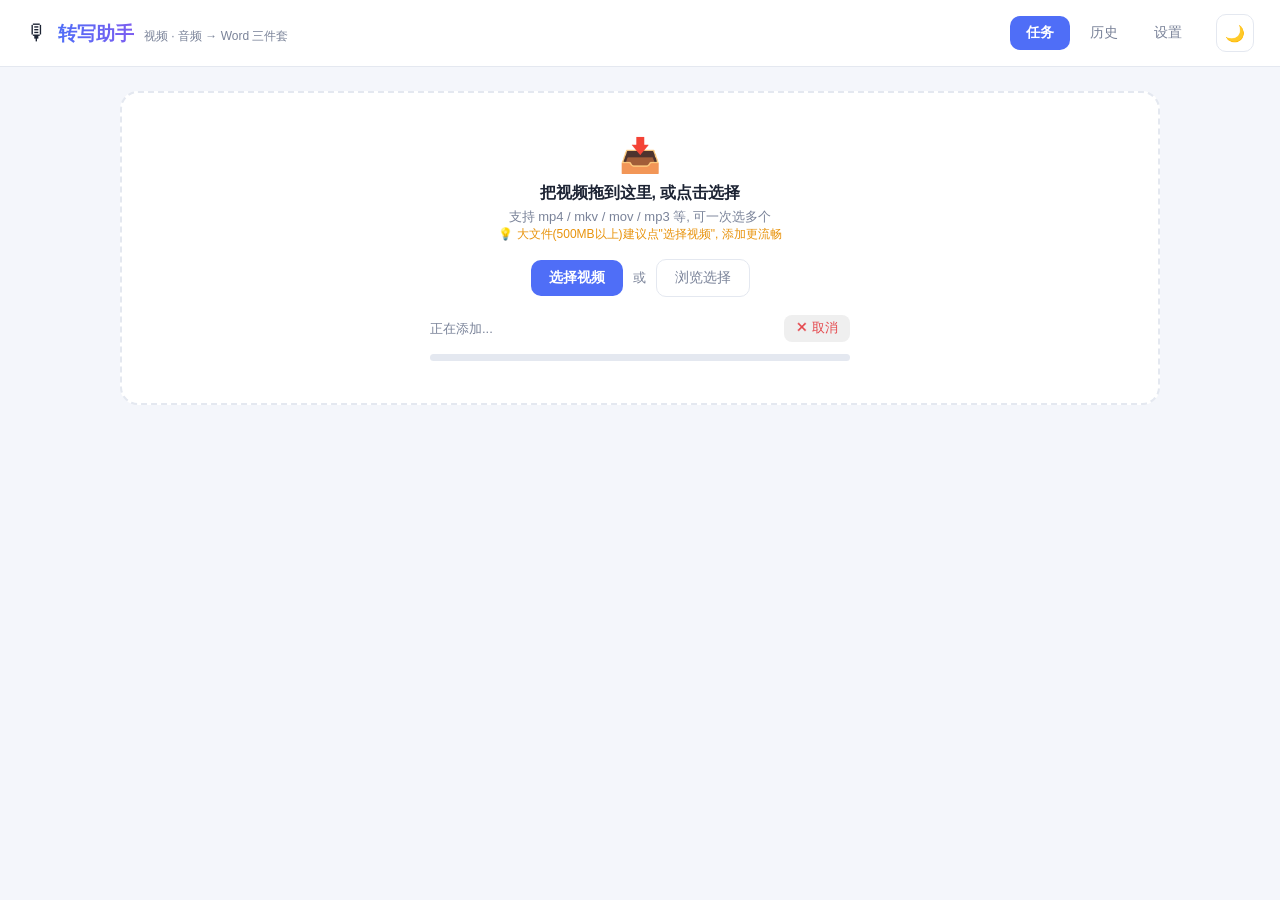
==== frontend/index.html @ ad552d3c "转写助手 v1.3: 视频/音频本地转写系统 - 本地 Whisper large-v3 转写 + 硬件自适应 - AI 分块校对 + 时间戳对齐(一行不丢) - 说话人区分(pyannote) - " ====
<!DOCTYPE html>
<html lang="zh-CN">
<head>
<meta charset="UTF-8">
<meta name="viewport" content="width=device-width, initial-scale=1.0">
<title>转写助手</title>
<link rel="stylesheet" href="style.css">
</head>
<body>
<header class="topbar">
  <div class="brand">
    <span class="logo">🎙</span>
    <span class="brand-name">转写助手</span>
    <span class="brand-sub">视频 · 音频 → Word 三件套</span>
  </div>
  <nav class="tabs">
    <button class="tab active" data-view="tasks">任务</button>
    <button class="tab" data-view="history">历史</button>
    <button class="tab" data-view="settings">设置</button>
  </nav>
  <button class="theme-btn" id="themeBtn" title="切换深浅主题">🌙</button>
</header>

<main>
  <!-- 任务页 -->
  <section id="view-tasks" class="view active">
    <div id="dropZone" class="drop-zone">
      <div class="drop-icon">📥</div>
      <div class="drop-title">把视频拖到这里, 或点击选择</div>
      <div class="drop-hint">支持 mp4 / mkv / mov / mp3 等, 可一次选多个<br>
      <span style="font-size:12px;color:var(--warn)">💡 大文件(500MB以上)建议点"选择视频", 添加更流畅</span></div>
      <div class="drop-actions">
        <button class="btn primary" id="pickBtn">选择视频</button>
        <span class="or">或</span>
        <button class="btn ghost" id="browseBtn">浏览选择</button>
      </div>
      <input type="file" id="fileInput" multiple hidden
             accept=".mp4,.mkv,.mov,.avi,.flv,.webm,.wmv,.m4v,.mp3,.m4a,.aac,.wav,.flac,.ogg">
      <div id="uploadBox" class="upload-box hidden">
        <div class="upload-info"><span id="uploadName">正在添加...</span>
          <button class="btn small danger" id="uploadCancel">✕ 取消</button></div>
        <div class="progress"><div class="progress-bar" id="uploadBar" style="width:0%"></div></div>
      </div>
    </div>
    <div id="taskList" class="task-list"></div>
  </section>

  <!-- 历史页 -->
  <section id="view-history" class="view">
    <div class="section-head">
      <h2>已完成的任务</h2>
      <span class="muted" id="historyCount"></span>
    </div>
    <div id="historyList" class="task-list"></div>
  </section>

  <!-- 设置页 -->
  <section id="view-settings" class="view">
    <div class="settings-card">
      <h2>API 设置 <span class="badge">用于 AI 校对与总结</span></h2>
      <div class="form-row">
        <label>提供商</label>
        <select id="setProvider">
          <option value="deepseek">DeepSeek</option>
          <option value="openai">OpenAI</option>
          <option value="custom">自定义</option>
        </select>
      </div>
      <div class="form-row">
        <label>接口地址</label>
        <input id="setBaseUrl" placeholder="https://api.deepseek.com/v1">
      </div>
      <div class="form-row">
        <label>API Key</label>
        <input id="setApiKey" type="password" placeholder="sk-...">
      </div>
      <div class="form-row">
        <label>模型</label>
        <input id="setModel" placeholder="deepseek-chat">
      </div>

      <h2>转写设置</h2>
      <div class="form-row">
        <label>模型档位</label>
        <select id="setTier">
          <option value="auto">自动推荐(按电脑性能)</option>
          <option value="large-v3">large-v3 · 极致准确</option>
          <option value="distil-large-v3">distil-large-v3 · 快且准</option>
          <option value="medium">medium · 均衡</option>
          <option value="small">small · 快速</option>
        </select>
      </div>
      <div class="form-row">
        <label>语言</label>
        <select id="setLang">
          <option value="zh">中文</option>
          <option value="auto">自动检测</option>
        </select>
      </div>
      <div class="form-row">
        <label>热词表(人名/术语, 每行一个)</label>
        <textarea id="setHotwords" rows="3"
          placeholder="例:&#10;李华&#10;Transformer"></textarea>
      </div>

      <h2>说话人区分 <span class="badge">需 HuggingFace Token</span></h2>
      <div class="form-row">
        <label><input type="checkbox" id="setDiarize"> 启用说话人区分 (标出 [A] [B])</label>
      </div>
      <div class="form-row">
        <label>HuggingFace Token</label>
        <input id="setHfToken" type="password" placeholder="hf_...">
      </div>
      <div class="form-row">
        <button class="btn primary" id="saveSettings">保存设置</button>
        <span class="muted" id="settingsHint"></span>
      </div>
      <div class="hw-box" id="hwBox"></div>
    </div>
  </section>
</main>

<div id="toast" class="toast"></div>

<!-- 试听弹窗 -->
<div id="playerModal" class="modal hidden">
  <div class="modal-box">
    <div class="modal-head">
      <span>存疑片段试听</span>
      <button class="modal-close" id="playerClose">✕</button>
    </div>
    <div class="doubt-desc" id="doubtDesc"></div>
    <audio id="player" controls></audio>
  </div>
</div>

<script src="app.js"></script>
</body>
</html>
---- frontend/style.css ----
/* 转写助手 UI */
:root {
  --bg: #f4f6fb;
  --card: #ffffff;
  --text: #1c2333;
  --muted: #7a8399;
  --line: #e4e8f0;
  --accent: #4f6ef7;
  --accent2: #7c5cf0;
  --ok: #22a06b;
  --err: #e5484d;
  --warn: #e8930c;
  --run: #4f6ef7;
  --shadow: 0 6px 24px rgba(28, 35, 51, .08);
}
html.dark {
  --bg: #141821;
  --card: #1d2431;
  --text: #e7ebf4;
  --muted: #8b94a8;
  --line: #2c3547;
  --shadow: 0 6px 24px rgba(0, 0, 0, .35);
}
* { box-sizing: border-box; margin: 0; padding: 0; }
body {
  font-family: "Segoe UI", "Microsoft YaHei", "PingFang SC", sans-serif;
  background: var(--bg); color: var(--text);
  transition: background .25s, color .25s;
}
.topbar {
  display: flex; align-items: center; gap: 18px;
  padding: 14px 26px;
  background: var(--card);
  border-bottom: 1px solid var(--line);
  position: sticky; top: 0; z-index: 10;
}
.brand { display: flex; align-items: baseline; gap: 10px; }
.logo { font-size: 22px; }
.brand-name { font-size: 19px; font-weight: 700;
  background: linear-gradient(90deg, var(--accent), var(--accent2));
  -webkit-background-clip: text; background-clip: text; color: transparent; }
.brand-sub { font-size: 12px; color: var(--muted); }
.tabs { display: flex; gap: 4px; margin-left: auto; }
.tab {
  border: none; background: transparent; color: var(--muted);
  font-size: 14px; padding: 8px 16px; border-radius: 10px; cursor: pointer;
}
.tab.active { background: var(--accent); color: #fff; font-weight: 600; }
.theme-btn {
  border: 1px solid var(--line); background: var(--card); color: var(--text);
  width: 38px; height: 38px; border-radius: 10px; cursor: pointer; font-size: 16px;
}
main { max-width: 1080px; margin: 0 auto; padding: 24px 20px 60px; }
.view { display: none; }
.view.active { display: block; }

/* 拖拽区 */
.drop-zone {
  border: 2px dashed var(--line); border-radius: 18px;
  padding: 42px 20px; text-align: center; cursor: pointer;
  background: var(--card); transition: border-color .2s, transform .15s;
}
.drop-zone:hover, .drop-zone.dragover { border-color: var(--accent); transform: scale(1.005); }
.drop-zone.busy { pointer-events: none; opacity: .75; cursor: wait; }
.drop-zone.busy .upload-box { pointer-events: auto; }
.upload-box { margin-top: 18px; max-width: 420px; margin-left: auto; margin-right: auto; }
.upload-info { display: flex; justify-content: space-between; align-items: center;
  font-size: 13px; color: var(--muted); margin-bottom: 8px; gap: 10px; }
.upload-info #uploadName { overflow: hidden; text-overflow: ellipsis; white-space: nowrap; }
.drop-icon { font-size: 34px; }
.drop-title { font-size: 16px; font-weight: 600; margin-top: 8px; }
.drop-hint { font-size: 13px; color: var(--muted); margin-top: 4px; }
.drop-actions { margin-top: 16px; display: flex; align-items: center; justify-content: center; gap: 10px; }
.or { color: var(--muted); font-size: 13px; }

/* 按钮 */
.btn {
  border: none; border-radius: 10px; padding: 9px 18px;
  font-size: 14px; cursor: pointer; font-family: inherit;
}
.btn.primary { background: var(--accent); color: #fff; font-weight: 600; }
.btn.primary:hover { filter: brightness(1.08); }
.btn.ghost { background: transparent; color: var(--muted); border: 1px solid var(--line); }
.btn.small { padding: 5px 12px; font-size: 12.5px; border-radius: 8px; }
.btn.danger { color: var(--err); }
.btn:disabled { opacity: .5; cursor: not-allowed; }

/* 任务卡片 */
.task-list { margin-top: 22px; display: flex; flex-direction: column; gap: 14px; }
.task-card {
  background: var(--card); border: 1px solid var(--line); border-radius: 16px;
  padding: 16px 20px; box-shadow: var(--shadow);
}
.task-head { display: flex; align-items: center; gap: 12px; }
.task-video { font-size: 15px; font-weight: 600; overflow: hidden;
  text-overflow: ellipsis; white-space: nowrap; }
.task-video .stem { color: var(--muted); font-weight: 400; font-size: 13px; margin-left: 8px; }
.badge {
  font-size: 12px; padding: 3px 10px; border-radius: 999px; font-weight: 600;
  background: #eef1f8; color: var(--muted); white-space: nowrap;
}
.badge.queued { background: #eef1f8; color: var(--muted); }
.badge.running { background: #e8efff; color: var(--run); }
.badge.done { background: #e5f6ee; color: var(--ok); }
.badge.failed { background: #fdebec; color: var(--err); }
.badge.interrupted { background: #fdf3e2; color: var(--warn); }
.badge.canceled { background: #eef1f8; color: var(--muted); }
.task-meta { font-size: 12.5px; color: var(--muted); margin-top: 4px; }
.progress { height: 7px; background: var(--line); border-radius: 99px;
  margin-top: 12px; overflow: hidden; }
.progress-bar { height: 100%; border-radius: 99px;
  background: linear-gradient(90deg, var(--accent), var(--accent2));
  transition: width .4s; }
.progress-bar.done { background: var(--ok); }
.progress-bar.failed { background: var(--err); }
.task-actions { margin-top: 12px; display: flex; gap: 8px; flex-wrap: wrap; align-items: center; }
.error-text { font-size: 12.5px; color: var(--err); margin-top: 8px; }

/* 存疑标签 */
.doubts { margin-top: 12px; display: flex; flex-wrap: wrap; gap: 8px; }
.doubt-chip {
  font-size: 12px; background: #fdf3e2; color: #9a6100;
  border: none; border-radius: 8px; padding: 4px 10px; cursor: pointer;
  max-width: 320px; overflow: hidden; text-overflow: ellipsis; white-space: nowrap;
}
html.dark .doubt-chip { background: #3a2f14; color: #e8b45a; }
.doubt-chip:hover { filter: brightness(.96); }
.doubt-chip .t { font-weight: 700; margin-right: 6px; }

/* 设置 */
.settings-card { background: var(--card); border: 1px solid var(--line);
  border-radius: 18px; padding: 26px 30px; box-shadow: var(--shadow); max-width: 720px; }
.settings-card h2 { font-size: 16px; margin: 22px 0 12px; display: flex;
  align-items: center; gap: 10px; }
.settings-card h2:first-child { margin-top: 0; }
.form-row { display: flex; align-items: flex-start; gap: 14px; margin-bottom: 14px; }
.form-row label { width: 170px; font-size: 13.5px; color: var(--muted);
  padding-top: 8px; flex-shrink: 0; }
.form-row input[type="text"], .form-row input[type="password"],
.form-row select, .form-row textarea {
  flex: 1; background: var(--bg); border: 1px solid var(--line);
  color: var(--text); border-radius: 10px; padding: 8px 12px;
  font-size: 13.5px; font-family: inherit; outline: none;
}
.form-row input:focus, .form-row select:focus, .form-row textarea:focus {
  border-color: var(--accent); }
.form-row input[type="checkbox"] { margin-top: 9px; accent-color: var(--accent); }
.hw-box { margin-top: 18px; font-size: 12.5px; color: var(--muted);
  background: var(--bg); border-radius: 12px; padding: 12px 16px; line-height: 1.7; }

/* 历史 */
.section-head { display: flex; align-items: baseline; gap: 12px; margin-bottom: 6px; }
.section-head h2 { font-size: 17px; }
.muted { color: var(--muted); font-size: 12.5px; }

/* 弹窗 */
.modal { position: fixed; inset: 0; background: rgba(0,0,0,.45);
  display: flex; align-items: center; justify-content: center; z-index: 100; }
.modal.hidden { display: none; }
.modal-box { background: var(--card); border-radius: 16px; padding: 22px;
  width: min(560px, 92vw); box-shadow: var(--shadow); }
.modal-head { display: flex; justify-content: space-between; align-items: center;
  font-weight: 600; margin-bottom: 14px; }
.modal-close { border: none; background: none; color: var(--muted);
  font-size: 16px; cursor: pointer; }
.doubt-desc { font-size: 13px; color: var(--muted); margin-bottom: 12px; }
#player { width: 100%; }

/* 提示 */
.toast {
  position: fixed; bottom: 26px; left: 50%; transform: translateX(-50%) translateY(80px);
  background: var(--text); color: var(--bg); padding: 10px 22px; border-radius: 12px;
  font-size: 13.5px; opacity: 0; transition: all .3s; z-index: 200; pointer-events: none;
}
.toast.show { opacity: 1; transform: translateX(-50%) translateY(0); }

.empty { text-align: center; color: var(--muted); font-size: 13.5px; padding: 40px 0; }
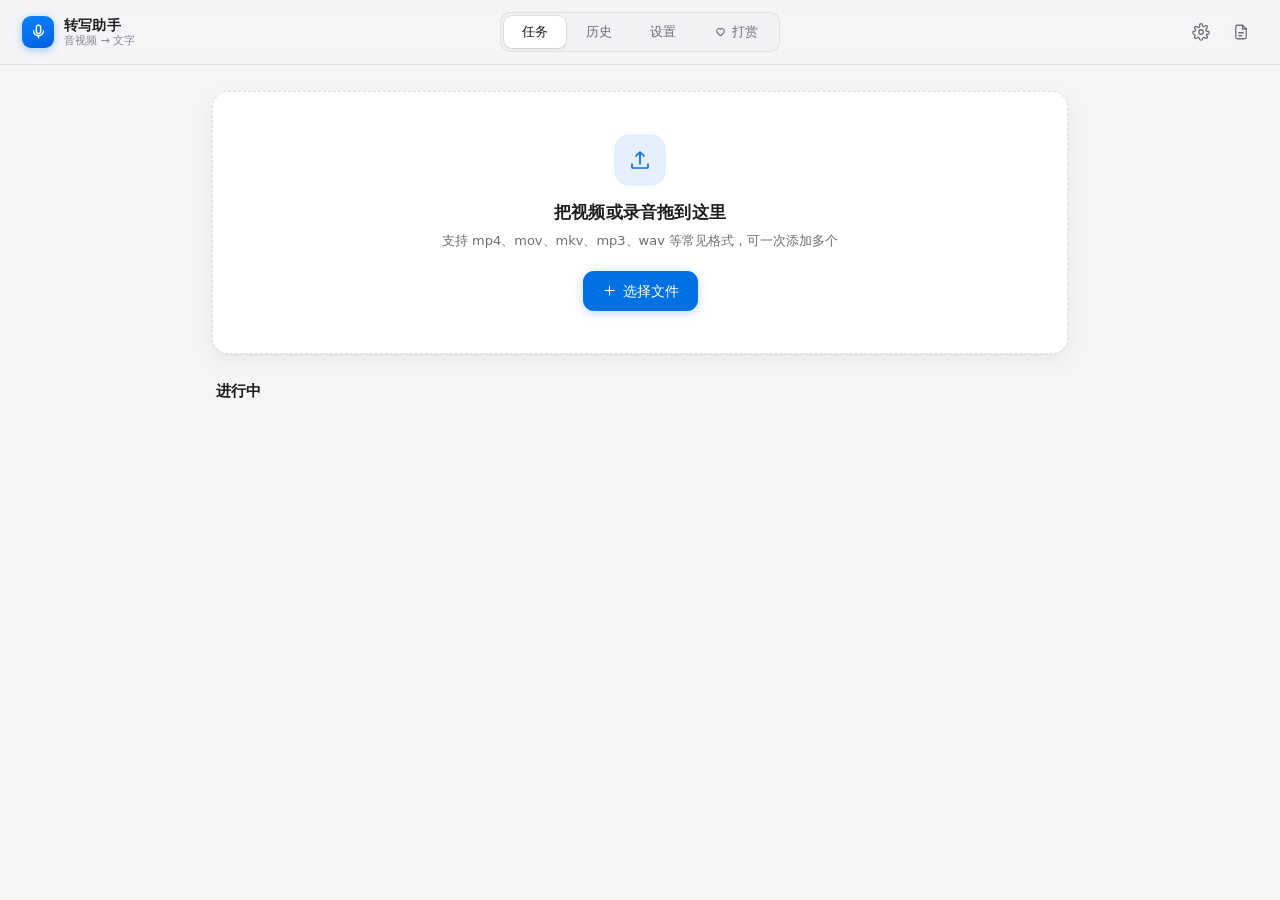
==== commit 6f711b0a: "feat: v2.0 — 界面重做、安装包、手机端 PWA 架构 - 程序目录与数据目录分离，打包版数据写入 %LOCALAPPDATA% - API Key 用 Windows DPAPI 加密落盘" ====
--- a/frontend/index.html
+++ b/frontend/index.html
@@ -1,133 +1,256 @@
 <!DOCTYPE html>
-<html lang="zh-CN">
+<html lang="zh-CN" data-theme="system">
 <head>
 <meta charset="UTF-8">
-<meta name="viewport" content="width=device-width, initial-scale=1.0">
+<meta name="viewport" content="width=device-width, initial-scale=1.0, viewport-fit=cover">
 <title>转写助手</title>
 <link rel="stylesheet" href="style.css">
 </head>
 <body>
+
+<!-- 图标库 -->
+<svg class="sprite" aria-hidden="true">
+  <symbol id="i-mic" viewBox="0 0 24 24"><path d="M12 3a3 3 0 0 1 3 3v6a3 3 0 0 1-6 0V6a3 3 0 0 1 3-3Z"/><path d="M5 11a7 7 0 0 0 14 0M12 18v3"/></symbol>
+  <symbol id="i-folder" viewBox="0 0 24 24"><path d="M3 7a2 2 0 0 1 2-2h4l2 2h8a2 2 0 0 1 2 2v9a2 2 0 0 1-2 2H5a2 2 0 0 1-2-2Z"/></symbol>
+  <symbol id="i-file" viewBox="0 0 24 24"><path d="M14 3H7a2 2 0 0 0-2 2v14a2 2 0 0 0 2 2h10a2 2 0 0 0 2-2V8Z"/><path d="M14 3v5h5M9 13h6M9 17h4"/></symbol>
+  <symbol id="i-play" viewBox="0 0 24 24"><path d="M8 5.5v13l11-6.5Z"/></symbol>
+  <symbol id="i-refresh" viewBox="0 0 24 24"><path d="M21 12a9 9 0 1 1-3-6.7M21 4v5h-5"/></symbol>
+  <symbol id="i-x" viewBox="0 0 24 24"><path d="M6 6l12 12M18 6 6 18"/></symbol>
+  <symbol id="i-trash" viewBox="0 0 24 24"><path d="M4 7h16M10 4h4M6 7l1 13h10l1-13M10 11v6M14 11v6"/></symbol>
+  <symbol id="i-sun" viewBox="0 0 24 24"><circle cx="12" cy="12" r="4.2"/><path d="M12 2v2M12 20v2M2 12h2M20 12h2M4.9 4.9l1.4 1.4M17.7 17.7l1.4 1.4M19.1 4.9l-1.4 1.4M6.3 17.7l-1.4 1.4"/></symbol>
+  <symbol id="i-moon" viewBox="0 0 24 24"><path d="M20 14.5A8.5 8.5 0 0 1 9.5 4a8.5 8.5 0 1 0 10.5 10.5Z"/></symbol>
+  <symbol id="i-gear" viewBox="0 0 24 24"><circle cx="12" cy="12" r="3"/><path d="M19.4 15a1.7 1.7 0 0 0 .3 1.9l.1.1a2 2 0 1 1-2.8 2.8l-.1-.1a1.7 1.7 0 0 0-2.9 1.2 2 2 0 1 1-4 0 1.7 1.7 0 0 0-2.9-1.2l-.1.1a2 2 0 1 1-2.8-2.8l.1-.1A1.7 1.7 0 0 0 3 15a2 2 0 1 1 0-4 1.7 1.7 0 0 0 1.4-2.9l-.1-.1a2 2 0 1 1 2.8-2.8l.1.1A1.7 1.7 0 0 0 10 3a2 2 0 1 1 4 0 1.7 1.7 0 0 0 2.9 1.4l.1-.1a2 2 0 1 1 2.8 2.8l-.1.1A1.7 1.7 0 0 0 21 11a2 2 0 1 1 0 4Z"/></symbol>
+  <symbol id="i-check" viewBox="0 0 24 24"><path d="m5 13 4 4L19 7"/></symbol>
+  <symbol id="i-alert" viewBox="0 0 24 24"><path d="M12 8v5M12 17h.01"/><circle cx="12" cy="12" r="9"/></symbol>
+  <symbol id="i-clock" viewBox="0 0 24 24"><circle cx="12" cy="12" r="9"/><path d="M12 7v5l3 2"/></symbol>
+  <symbol id="i-upload" viewBox="0 0 24 24"><path d="M12 16V4M8 8l4-4 4 4"/><path d="M4 16v3a1 1 0 0 0 1 1h14a1 1 0 0 0 1-1v-3"/></symbol>
+  <symbol id="i-plus" viewBox="0 0 24 24"><path d="M12 5v14M5 12h14"/></symbol>
+  <symbol id="i-chevron" viewBox="0 0 24 24"><path d="m9 5 7 7-7 7"/></symbol>
+  <symbol id="i-heart" viewBox="0 0 24 24"><path d="M12 20s-7-4.6-7-9.3A4 4 0 0 1 12 8a4 4 0 0 1 7 2.7C19 15.4 12 20 12 20Z"/></symbol>
+  <symbol id="i-coffee" viewBox="0 0 24 24"><path d="M4 8h12v6a4 4 0 0 1-4 4H8a4 4 0 0 1-4-4Z"/><path d="M16 9h2a2.5 2.5 0 0 1 0 5h-2M5 21h11"/></symbol>
+</svg>
+
 <header class="topbar">
   <div class="brand">
-    <span class="logo">🎙</span>
-    <span class="brand-name">转写助手</span>
-    <span class="brand-sub">视频 · 音频 → Word 三件套</span>
-  </div>
-  <nav class="tabs">
-    <button class="tab active" data-view="tasks">任务</button>
-    <button class="tab" data-view="history">历史</button>
-    <button class="tab" data-view="settings">设置</button>
+    <div class="logo"><svg><use href="#i-mic"/></svg></div>
+    <div class="brand-text">
+      <span class="brand-name">转写助手</span>
+      <span class="brand-sub">音视频 → 文字</span>
+    </div>
+  </div>
+
+  <nav class="segmented" role="tablist">
+    <button class="seg active" data-view="tasks" role="tab">任务</button>
+    <button class="seg" data-view="history" role="tab">历史</button>
+    <button class="seg" data-view="settings" role="tab">设置</button>
+    <button class="seg donate-seg" id="donateBtn" role="tab">
+      <svg><use href="#i-heart"/></svg><span>打赏</span>
+    </button>
   </nav>
-  <button class="theme-btn" id="themeBtn" title="切换深浅主题">🌙</button>
+
+  <div class="top-actions">
+    <button class="icon-btn" id="themeBtn" title="切换主题" aria-label="切换主题">
+      <svg><use href="#i-sun"/></svg>
+    </button>
+    <button class="icon-btn" id="logBtn" title="查看日志" aria-label="查看日志">
+      <svg><use href="#i-file"/></svg>
+    </button>
+  </div>
 </header>
 
 <main>
-  <!-- 任务页 -->
+  <!-- ============ 任务 ============ -->
   <section id="view-tasks" class="view active">
-    <div id="dropZone" class="drop-zone">
-      <div class="drop-icon">📥</div>
-      <div class="drop-title">把视频拖到这里, 或点击选择</div>
-      <div class="drop-hint">支持 mp4 / mkv / mov / mp3 等, 可一次选多个<br>
-      <span style="font-size:12px;color:var(--warn)">💡 大文件(500MB以上)建议点"选择视频", 添加更流畅</span></div>
-      <div class="drop-actions">
-        <button class="btn primary" id="pickBtn">选择视频</button>
-        <span class="or">或</span>
-        <button class="btn ghost" id="browseBtn">浏览选择</button>
+    <div id="dropZone" class="dropzone">
+      <div class="dropzone-inner">
+        <div class="drop-icon"><svg><use href="#i-upload"/></svg></div>
+        <h1 class="drop-title">把视频或录音拖到这里</h1>
+        <p class="drop-sub">支持 mp4、mov、mkv、mp3、wav 等常见格式，可一次添加多个</p>
+        <div class="drop-actions">
+          <button class="btn primary" id="pickBtn">
+            <svg><use href="#i-plus"/></svg><span>选择文件</span>
+          </button>
+        </div>
       </div>
       <input type="file" id="fileInput" multiple hidden
-             accept=".mp4,.mkv,.mov,.avi,.flv,.webm,.wmv,.m4v,.mp3,.m4a,.aac,.wav,.flac,.ogg">
+             accept=".mp4,.mkv,.mov,.avi,.flv,.webm,.wmv,.m4v,.ts,.mpg,.mpeg,.3gp,.mp3,.m4a,.aac,.wav,.flac,.ogg,.wma,.amr">
       <div id="uploadBox" class="upload-box hidden">
-        <div class="upload-info"><span id="uploadName">正在添加...</span>
-          <button class="btn small danger" id="uploadCancel">✕ 取消</button></div>
-        <div class="progress"><div class="progress-bar" id="uploadBar" style="width:0%"></div></div>
-      </div>
-    </div>
-    <div id="taskList" class="task-list"></div>
+        <div class="upload-info">
+          <span id="uploadName">正在添加…</span>
+          <button class="btn tiny" id="uploadCancel">取消</button>
+        </div>
+        <div class="bar"><div class="bar-fill" id="uploadBar" style="width:0%"></div></div>
+      </div>
+    </div>
+
+    <div class="section-head">
+      <h2>进行中</h2>
+      <span class="muted" id="activeCount"></span>
+    </div>
+    <div id="taskList" class="list"></div>
   </section>
 
-  <!-- 历史页 -->
+  <!-- ============ 历史 ============ -->
   <section id="view-history" class="view">
     <div class="section-head">
-      <h2>已完成的任务</h2>
-      <span class="muted" id="historyCount"></span>
-    </div>
-    <div id="historyList" class="task-list"></div>
+      <h2>已完成</h2>
+      <div class="head-actions">
+        <span class="muted" id="historyCount"></span>
+        <button class="btn ghost tiny" id="openDocsBtn">
+          <svg><use href="#i-folder"/></svg><span>输出文件夹</span>
+        </button>
+      </div>
+    </div>
+    <div id="historyList" class="list"></div>
   </section>
 
-  <!-- 设置页 -->
+  <!-- ============ 设置 ============ -->
   <section id="view-settings" class="view">
-    <div class="settings-card">
-      <h2>API 设置 <span class="badge">用于 AI 校对与总结</span></h2>
-      <div class="form-row">
-        <label>提供商</label>
+    <div class="card">
+      <div class="card-head">
+        <h3>识别</h3>
+        <span class="hint">本地离线转写，不上传内容</span>
+      </div>
+      <div class="row">
+        <label for="setTier">模型档位</label>
+        <select id="setTier">
+          <option value="auto">自动（按电脑性能）</option>
+          <option value="large-v3">large-v3 · 最准</option>
+          <option value="distil-large-v3">distil-large-v3 · 准且快</option>
+          <option value="medium">medium · 均衡</option>
+          <option value="small">small · 快</option>
+          <option value="tiny">tiny · 极速</option>
+        </select>
+      </div>
+      <div class="row">
+        <label for="setLang">语言</label>
+        <select id="setLang">
+          <option value="zh">中文</option>
+          <option value="en">英文</option>
+          <option value="ja">日文</option>
+          <option value="ko">韩文</option>
+          <option value="auto">自动检测</option>
+        </select>
+      </div>
+      <div class="row column">
+        <label for="setHotwords">热词表</label>
+        <textarea id="setHotwords" rows="3" placeholder="人名、专业术语，每行一个&#10;例：李华&#10;Transformer"></textarea>
+      </div>
+      <div class="hw-box" id="hwBox"></div>
+    </div>
+
+    <div class="card">
+      <div class="card-head">
+        <h3>AI 增强</h3>
+        <span class="hint">需要配置 API Key，不配置也能正常转写</span>
+      </div>
+      <div class="row">
+        <label for="setProvider">服务商</label>
         <select id="setProvider">
           <option value="deepseek">DeepSeek</option>
           <option value="openai">OpenAI</option>
           <option value="custom">自定义</option>
         </select>
       </div>
-      <div class="form-row">
-        <label>接口地址</label>
+      <div class="row">
+        <label for="setBaseUrl">接口地址</label>
         <input id="setBaseUrl" placeholder="https://api.deepseek.com/v1">
       </div>
-      <div class="form-row">
-        <label>API Key</label>
-        <input id="setApiKey" type="password" placeholder="sk-...">
-      </div>
-      <div class="form-row">
-        <label>模型</label>
+      <div class="row">
+        <label for="setApiKey">API Key</label>
+        <input id="setApiKey" type="password" placeholder="sk-…" autocomplete="off">
+      </div>
+      <div class="row">
+        <label for="setModel">模型</label>
         <input id="setModel" placeholder="deepseek-chat">
       </div>
-
-      <h2>转写设置</h2>
-      <div class="form-row">
-        <label>模型档位</label>
-        <select id="setTier">
-          <option value="auto">自动推荐(按电脑性能)</option>
-          <option value="large-v3">large-v3 · 极致准确</option>
-          <option value="distil-large-v3">distil-large-v3 · 快且准</option>
-          <option value="medium">medium · 均衡</option>
-          <option value="small">small · 快速</option>
-        </select>
-      </div>
-      <div class="form-row">
-        <label>语言</label>
-        <select id="setLang">
-          <option value="zh">中文</option>
-          <option value="auto">自动检测</option>
-        </select>
-      </div>
-      <div class="form-row">
-        <label>热词表(人名/术语, 每行一个)</label>
-        <textarea id="setHotwords" rows="3"
-          placeholder="例:&#10;李华&#10;Transformer"></textarea>
-      </div>
-
-      <h2>说话人区分 <span class="badge">需 HuggingFace Token</span></h2>
-      <div class="form-row">
-        <label><input type="checkbox" id="setDiarize"> 启用说话人区分 (标出 [A] [B])</label>
-      </div>
-      <div class="form-row">
-        <label>HuggingFace Token</label>
-        <input id="setHfToken" type="password" placeholder="hf_...">
-      </div>
-      <div class="form-row">
-        <button class="btn primary" id="saveSettings">保存设置</button>
-        <span class="muted" id="settingsHint"></span>
-      </div>
-      <div class="hw-box" id="hwBox"></div>
+      <div class="row toggle-row">
+        <div>
+          <div class="toggle-title">智能校对</div>
+          <div class="toggle-desc">修正同音错字、补标点、统一术语</div>
+        </div>
+        <label class="switch"><input type="checkbox" id="setProofread"><span></span></label>
+      </div>
+      <div class="row toggle-row">
+        <div>
+          <div class="toggle-title">生成总结</div>
+          <div class="toggle-desc">摘要、要点、详解、行动项</div>
+        </div>
+        <label class="switch"><input type="checkbox" id="setSummary"><span></span></label>
+      </div>
+    </div>
+
+    <div class="card">
+      <div class="card-head"><h3>输出</h3></div>
+      <div class="row toggle-row">
+        <div>
+          <div class="toggle-title">保留源视频与录音</div>
+          <div class="toggle-desc">关闭后转写完成即删除源文件，只保留文档与字幕</div>
+        </div>
+        <label class="switch"><input type="checkbox" id="setKeepSource"><span></span></label>
+      </div>
+      <div class="row">
+        <label>工作目录</label>
+        <input id="setWorkRoot" placeholder="默认：用户数据目录">
+      </div>
+      <div class="row">
+        <label>当前目录</label>
+        <div class="path-line">
+          <code id="rootPath">—</code>
+          <button class="btn ghost tiny" id="openRootBtn"><svg><use href="#i-folder"/></svg><span>打开</span></button>
+        </div>
+      </div>
+    </div>
+
+    <div class="settings-actions">
+      <button class="btn primary" id="saveSettings">保存设置</button>
+      <span class="muted" id="settingsHint"></span>
     </div>
   </section>
 </main>
 
 <div id="toast" class="toast"></div>
 
-<!-- 试听弹窗 -->
+<!-- 打赏 -->
+<div id="donateModal" class="modal hidden">
+  <div class="modal-box donate-box">
+    <div class="modal-head">
+      <span>支持一下</span>
+      <button class="icon-btn" id="donateClose"><svg><use href="#i-x"/></svg></button>
+    </div>
+    <div class="donate-body">
+      <div class="donate-icon"><svg><use href="#i-coffee"/></svg></div>
+      <p class="donate-title">如果它帮你省下了时间</p>
+      <p class="donate-sub">转写助手一直免费、离线运行。一杯咖啡，就是对这个项目的支持。</p>
+      <div class="qr-wrap">
+        <img id="donateQr" alt="收款码" src="/donate.png"
+             onerror="this.style.display='none';document.getElementById('qrHint').style.display='block'">
+        <div id="qrHint" class="qr-hint" style="display:none">
+          收款码待放入<br><code>frontend/donate.png</code>
+        </div>
+      </div>
+      <p class="donate-foot">感谢你的支持 ♥</p>
+    </div>
+  </div>
+</div>
+
+<!-- 日志 -->
+<div id="logModal" class="modal hidden">
+  <div class="modal-box wide">
+    <div class="modal-head">
+      <span>运行日志</span>
+      <button class="icon-btn" id="logClose"><svg><use href="#i-x"/></svg></button>
+    </div>
+    <pre class="log-pre" id="logText">加载中…</pre>
+  </div>
+</div>
+
+<!-- 试听 -->
 <div id="playerModal" class="modal hidden">
   <div class="modal-box">
     <div class="modal-head">
       <span>存疑片段试听</span>
-      <button class="modal-close" id="playerClose">✕</button>
+      <button class="icon-btn" id="playerClose"><svg><use href="#i-x"/></svg></button>
     </div>
     <div class="doubt-desc" id="doubtDesc"></div>
     <audio id="player" controls></audio>
--- a/frontend/style.css
+++ b/frontend/style.css
@@ -1,177 +1,536 @@
-/* 转写助手 UI */
+/* 转写助手 · 界面样式（浅色 / 深色 / 跟随系统） */
+
 :root {
-  --bg: #f4f6fb;
+  --bg: #f5f5f7;
+  --bg-soft: #fbfbfd;
   --card: #ffffff;
-  --text: #1c2333;
-  --muted: #7a8399;
-  --line: #e4e8f0;
-  --accent: #4f6ef7;
-  --accent2: #7c5cf0;
-  --ok: #22a06b;
-  --err: #e5484d;
-  --warn: #e8930c;
-  --run: #4f6ef7;
-  --shadow: 0 6px 24px rgba(28, 35, 51, .08);
-}
-html.dark {
-  --bg: #141821;
-  --card: #1d2431;
-  --text: #e7ebf4;
-  --muted: #8b94a8;
-  --line: #2c3547;
-  --shadow: 0 6px 24px rgba(0, 0, 0, .35);
-}
-* { box-sizing: border-box; margin: 0; padding: 0; }
+  --card-2: #f2f2f5;
+  --text: #1d1d1f;
+  --text-2: #6e6e73;
+  --text-3: #86868b;
+  --line: rgba(0, 0, 0, .08);
+  --line-strong: rgba(0, 0, 0, .12);
+  --accent: #0071e3;
+  --accent-weak: rgba(0, 113, 227, .1);
+  --green: #34c759;
+  --red: #ff3b30;
+  --orange: #ff9500;
+  --radius: 16px;
+  --radius-sm: 12px;
+  --shadow-1: 0 1px 2px rgba(0, 0, 0, .05), 0 6px 20px rgba(0, 0, 0, .05);
+  --shadow-2: 0 12px 40px rgba(0, 0, 0, .14);
+  --ease: cubic-bezier(.32, .72, 0, 1);
+}
+
+html[data-theme="dark"] {
+  --bg: #000000;
+  --bg-soft: #0b0b0d;
+  --card: #1c1c1e;
+  --card-2: #2c2c2e;
+  --text: #f5f5f7;
+  --text-2: #a1a1a6;
+  --text-3: #8e8e93;
+  --line: rgba(255, 255, 255, .1);
+  --line-strong: rgba(255, 255, 255, .16);
+  --accent: #0a84ff;
+  --accent-weak: rgba(10, 132, 255, .16);
+  --green: #30d158;
+  --red: #ff453a;
+  --orange: #ff9f0a;
+  --shadow-1: 0 1px 2px rgba(0, 0, 0, .5), 0 6px 20px rgba(0, 0, 0, .4);
+  --shadow-2: 0 16px 48px rgba(0, 0, 0, .7);
+}
+
+@media (prefers-color-scheme: dark) {
+  html[data-theme="system"] {
+    --bg: #000000;
+    --bg-soft: #0b0b0d;
+    --card: #1c1c1e;
+    --card-2: #2c2c2e;
+    --text: #f5f5f7;
+    --text-2: #a1a1a6;
+    --text-3: #8e8e93;
+    --line: rgba(255, 255, 255, .1);
+    --line-strong: rgba(255, 255, 255, .16);
+    --accent: #0a84ff;
+    --accent-weak: rgba(10, 132, 255, .16);
+    --green: #30d158;
+    --red: #ff453a;
+    --orange: #ff9f0a;
+    --shadow-1: 0 1px 2px rgba(0, 0, 0, .5), 0 6px 20px rgba(0, 0, 0, .4);
+    --shadow-2: 0 16px 48px rgba(0, 0, 0, .7);
+  }
+}
+
+* { box-sizing: border-box; }
+
 body {
-  font-family: "Segoe UI", "Microsoft YaHei", "PingFang SC", sans-serif;
-  background: var(--bg); color: var(--text);
-  transition: background .25s, color .25s;
-}
+  margin: 0;
+  background: var(--bg);
+  color: var(--text);
+  font-family: -apple-system, BlinkMacSystemFont, "SF Pro SC", "SF Pro Text",
+    "PingFang SC", "Microsoft YaHei UI", "Segoe UI", system-ui, sans-serif;
+  font-size: 14px;
+  line-height: 1.5;
+  -webkit-font-smoothing: antialiased;
+  transition: background-color .3s var(--ease), color .3s var(--ease);
+}
+
+.sprite { display: none; }
+
+svg { width: 18px; height: 18px; fill: none; stroke: currentColor;
+      stroke-width: 1.7; stroke-linecap: round; stroke-linejoin: round; }
+
+/* ---------- 顶栏 ---------- */
 .topbar {
+  position: sticky; top: 0; z-index: 20;
   display: flex; align-items: center; gap: 18px;
-  padding: 14px 26px;
+  padding: 12px 22px;
+  background: color-mix(in srgb, var(--bg) 74%, transparent);
+  backdrop-filter: saturate(180%) blur(20px);
+  -webkit-backdrop-filter: saturate(180%) blur(20px);
+  border-bottom: 1px solid var(--line);
+}
+
+.brand { display: flex; align-items: center; gap: 10px; min-width: 148px; }
+
+.logo {
+  width: 32px; height: 32px; border-radius: 9px;
+  display: grid; place-items: center;
+  background: linear-gradient(160deg, #0a84ff, #0060df);
+  color: #fff; box-shadow: 0 2px 8px rgba(0, 113, 227, .35);
+}
+.logo svg { width: 17px; height: 17px; stroke-width: 2; }
+
+.brand-text { display: flex; flex-direction: column; line-height: 1.2; }
+.brand-name { font-size: 14px; font-weight: 600; letter-spacing: .2px; }
+.brand-sub { font-size: 11px; color: var(--text-3); }
+
+.segmented {
+  display: flex; gap: 2px; padding: 3px; margin: 0 auto;
+  background: var(--card-2);
+  border-radius: 10px;
+  border: 1px solid var(--line);
+}
+
+.seg {
+  appearance: none; border: 0; cursor: pointer;
+  padding: 6px 18px; border-radius: 8px;
+  background: transparent; color: var(--text-2);
+  font: inherit; font-size: 13px; font-weight: 500;
+  transition: background .18s var(--ease), color .18s var(--ease),
+              transform .12s var(--ease);
+}
+.seg:hover { color: var(--text); }
+.seg:active { transform: scale(.96); }
+.seg.active {
+  background: var(--card); color: var(--text);
+  box-shadow: 0 1px 3px rgba(0, 0, 0, .1), 0 0 0 .5px var(--line-strong);
+}
+
+.top-actions { display: flex; gap: 6px; min-width: 148px; justify-content: flex-end; }
+
+.icon-btn {
+  appearance: none; border: 0; cursor: pointer;
+  width: 34px; height: 34px; border-radius: 9px;
+  display: grid; place-items: center;
+  background: transparent; color: var(--text-2);
+  transition: background .18s var(--ease), color .18s var(--ease),
+              transform .12s var(--ease);
+}
+.icon-btn:hover { background: var(--card-2); color: var(--text); }
+.icon-btn:active { transform: scale(.92); }
+
+/* ---------- 布局 ---------- */
+main { max-width: 900px; margin: 0 auto; padding: 26px 22px 60px; }
+
+.view { display: none; }
+.view.active { display: block; animation: fade .28s var(--ease); }
+
+@keyframes fade {
+  from { opacity: 0; transform: translateY(6px); }
+  to { opacity: 1; transform: none; }
+}
+
+.section-head {
+  display: flex; align-items: center; justify-content: space-between;
+  margin: 26px 4px 12px;
+}
+.section-head h2 { font-size: 15px; font-weight: 600; margin: 0; letter-spacing: .2px; }
+.head-actions { display: flex; align-items: center; gap: 10px; }
+.muted { color: var(--text-3); font-size: 12px; }
+
+/* ---------- 拖放区 ---------- */
+.dropzone {
+  position: relative;
+  border: 1.5px dashed var(--line-strong);
+  border-radius: var(--radius);
   background: var(--card);
+  padding: 42px 24px;
+  text-align: center;
+  transition: border-color .2s var(--ease), background .2s var(--ease),
+              transform .2s var(--ease), box-shadow .2s var(--ease);
+  box-shadow: var(--shadow-1);
+}
+.dropzone:hover { border-color: var(--accent); }
+.dropzone.dragover {
+  border-color: var(--accent);
+  background: var(--accent-weak);
+  transform: scale(1.005);
+}
+.dropzone.busy { pointer-events: none; opacity: .85; }
+
+.drop-icon {
+  width: 52px; height: 52px; margin: 0 auto 14px;
+  border-radius: 15px; display: grid; place-items: center;
+  background: var(--accent-weak); color: var(--accent);
+}
+.drop-icon svg { width: 24px; height: 24px; }
+
+.drop-title { font-size: 17px; font-weight: 600; margin: 0 0 6px; letter-spacing: .2px; }
+.drop-sub { color: var(--text-2); font-size: 13px; margin: 0 0 20px; }
+.drop-actions { display: flex; justify-content: center; gap: 10px; }
+
+/* ---------- 按钮 ---------- */
+.btn {
+  appearance: none; cursor: pointer;
+  display: inline-flex; align-items: center; gap: 6px;
+  padding: 9px 18px; border-radius: 11px;
+  font: inherit; font-size: 13.5px; font-weight: 500;
+  border: 1px solid var(--line-strong);
+  background: var(--card); color: var(--text);
+  transition: background .16s var(--ease), transform .1s var(--ease),
+              box-shadow .16s var(--ease), border-color .16s var(--ease);
+}
+.btn svg { width: 15px; height: 15px; stroke-width: 1.9; }
+.btn:hover { background: var(--card-2); }
+.btn:active { transform: scale(.965); }
+
+.btn.primary {
+  background: var(--accent); color: #fff; border-color: transparent;
+  box-shadow: 0 2px 10px rgba(0, 113, 227, .28);
+}
+.btn.primary:hover { filter: brightness(.92); }
+.btn.primary:active { box-shadow: 0 1px 4px rgba(0, 113, 227, .3); }
+
+.btn.ghost { background: transparent; }
+.btn.ghost:hover { background: var(--card-2); }
+
+.btn.tiny { padding: 5px 11px; font-size: 12.5px; border-radius: 8px; }
+.btn.tiny svg { width: 13px; height: 13px; }
+
+.btn.danger { color: var(--red); }
+.btn.danger:hover { background: rgba(255, 59, 48, .1); }
+
+.btn:focus-visible, .icon-btn:focus-visible, .seg:focus-visible {
+  outline: 2px solid var(--accent); outline-offset: 2px;
+}
+
+/* ---------- 上传进度 ---------- */
+.upload-box { margin-top: 18px; text-align: left; }
+.upload-info {
+  display: flex; justify-content: space-between; align-items: center;
+  font-size: 12.5px; color: var(--text-2); margin-bottom: 8px;
+}
+.bar { height: 5px; border-radius: 3px; background: var(--card-2); overflow: hidden; }
+.bar-fill {
+  height: 100%; border-radius: 3px;
+  background: linear-gradient(90deg, var(--accent), #64b5ff);
+  transition: width .25s var(--ease);
+}
+
+/* ---------- 任务卡片 ---------- */
+.list { display: flex; flex-direction: column; gap: 10px; }
+
+.task {
+  background: var(--card);
+  border: 1px solid var(--line);
+  border-radius: var(--radius-sm);
+  padding: 14px 16px;
+  box-shadow: var(--shadow-1);
+  transition: transform .16s var(--ease), box-shadow .16s var(--ease),
+              border-color .16s var(--ease);
+  animation: rise .28s var(--ease);
+}
+.task:hover { border-color: var(--line-strong); box-shadow: var(--shadow-2); }
+
+@keyframes rise {
+  from { opacity: 0; transform: translateY(8px); }
+  to { opacity: 1; transform: none; }
+}
+
+.task-top { display: flex; align-items: flex-start; gap: 12px; }
+
+.status-dot {
+  flex: none; width: 30px; height: 30px; border-radius: 50%;
+  display: grid; place-items: center; margin-top: 1px;
+  background: var(--card-2); color: var(--text-2);
+}
+.status-dot svg { width: 15px; height: 15px; stroke-width: 2; }
+.status-dot.done { background: rgba(52, 199, 89, .15); color: var(--green); }
+.status-dot.failed { background: rgba(255, 59, 48, .15); color: var(--red); }
+.status-dot.running { background: var(--accent-weak); color: var(--accent); }
+.status-dot.running svg { animation: spin 1.1s linear infinite; }
+.status-dot.canceled { background: rgba(255, 149, 0, .15); color: var(--orange); }
+
+@keyframes spin { to { transform: rotate(360deg); } }
+
+.task-main { flex: 1; min-width: 0; }
+
+.task-title {
+  display: flex; align-items: center; gap: 8px; flex-wrap: wrap;
+  font-size: 13.5px; font-weight: 500;
+}
+.task-title .label { overflow: hidden; text-overflow: ellipsis; white-space: nowrap; }
+.chip {
+  font-size: 11.5px; padding: 2px 8px; border-radius: 6px;
+  background: var(--card-2); color: var(--text-2); font-weight: 400;
+  font-variant-numeric: tabular-nums;
+}
+.chip.time { background: var(--accent-weak); color: var(--accent); }
+
+.task-sub {
+  display: flex; align-items: center; gap: 8px;
+  color: var(--text-3); font-size: 12px; margin-top: 3px;
+  overflow: hidden; text-overflow: ellipsis; white-space: nowrap;
+}
+
+.task-actions { display: flex; gap: 6px; flex: none; align-items: center; }
+
+.task-progress { margin-top: 10px; }
+
+.task-error {
+  margin-top: 8px; font-size: 12.5px; color: var(--red);
+  background: rgba(255, 59, 48, .08);
+  padding: 7px 10px; border-radius: 8px;
+}
+
+.doubts { display: flex; flex-wrap: wrap; gap: 6px; margin-top: 10px; }
+.doubt-chip {
+  appearance: none; cursor: pointer;
+  border: 1px solid var(--line);
+  background: var(--card-2);
+  color: var(--text-2);
+  font: inherit; font-size: 11.5px;
+  padding: 4px 9px; border-radius: 7px;
+  max-width: 240px; overflow: hidden; text-overflow: ellipsis; white-space: nowrap;
+  transition: background .16s var(--ease), transform .1s var(--ease), color .16s var(--ease);
+}
+.doubt-chip:hover { background: var(--accent-weak); color: var(--accent); }
+.doubt-chip:active { transform: scale(.96); }
+.doubt-chip .t { font-variant-numeric: tabular-nums; opacity: .65; margin-right: 6px; }
+
+.empty {
+  text-align: center; color: var(--text-3); font-size: 13px;
+  padding: 34px 0;
+}
+
+/* ---------- 设置 ---------- */
+.card {
+  background: var(--card);
+  border: 1px solid var(--line);
+  border-radius: var(--radius);
+  padding: 6px 20px 14px;
+  margin-bottom: 16px;
+  box-shadow: var(--shadow-1);
+}
+
+.card-head {
+  display: flex; align-items: baseline; gap: 10px;
+  padding: 14px 0 10px;
   border-bottom: 1px solid var(--line);
-  position: sticky; top: 0; z-index: 10;
-}
-.brand { display: flex; align-items: baseline; gap: 10px; }
-.logo { font-size: 22px; }
-.brand-name { font-size: 19px; font-weight: 700;
-  background: linear-gradient(90deg, var(--accent), var(--accent2));
-  -webkit-background-clip: text; background-clip: text; color: transparent; }
-.brand-sub { font-size: 12px; color: var(--muted); }
-.tabs { display: flex; gap: 4px; margin-left: auto; }
-.tab {
-  border: none; background: transparent; color: var(--muted);
-  font-size: 14px; padding: 8px 16px; border-radius: 10px; cursor: pointer;
-}
-.tab.active { background: var(--accent); color: #fff; font-weight: 600; }
-.theme-btn {
-  border: 1px solid var(--line); background: var(--card); color: var(--text);
-  width: 38px; height: 38px; border-radius: 10px; cursor: pointer; font-size: 16px;
-}
-main { max-width: 1080px; margin: 0 auto; padding: 24px 20px 60px; }
-.view { display: none; }
-.view.active { display: block; }
-
-/* 拖拽区 */
-.drop-zone {
-  border: 2px dashed var(--line); border-radius: 18px;
-  padding: 42px 20px; text-align: center; cursor: pointer;
-  background: var(--card); transition: border-color .2s, transform .15s;
-}
-.drop-zone:hover, .drop-zone.dragover { border-color: var(--accent); transform: scale(1.005); }
-.drop-zone.busy { pointer-events: none; opacity: .75; cursor: wait; }
-.drop-zone.busy .upload-box { pointer-events: auto; }
-.upload-box { margin-top: 18px; max-width: 420px; margin-left: auto; margin-right: auto; }
-.upload-info { display: flex; justify-content: space-between; align-items: center;
-  font-size: 13px; color: var(--muted); margin-bottom: 8px; gap: 10px; }
-.upload-info #uploadName { overflow: hidden; text-overflow: ellipsis; white-space: nowrap; }
-.drop-icon { font-size: 34px; }
-.drop-title { font-size: 16px; font-weight: 600; margin-top: 8px; }
-.drop-hint { font-size: 13px; color: var(--muted); margin-top: 4px; }
-.drop-actions { margin-top: 16px; display: flex; align-items: center; justify-content: center; gap: 10px; }
-.or { color: var(--muted); font-size: 13px; }
-
-/* 按钮 */
-.btn {
-  border: none; border-radius: 10px; padding: 9px 18px;
-  font-size: 14px; cursor: pointer; font-family: inherit;
-}
-.btn.primary { background: var(--accent); color: #fff; font-weight: 600; }
-.btn.primary:hover { filter: brightness(1.08); }
-.btn.ghost { background: transparent; color: var(--muted); border: 1px solid var(--line); }
-.btn.small { padding: 5px 12px; font-size: 12.5px; border-radius: 8px; }
-.btn.danger { color: var(--err); }
-.btn:disabled { opacity: .5; cursor: not-allowed; }
-
-/* 任务卡片 */
-.task-list { margin-top: 22px; display: flex; flex-direction: column; gap: 14px; }
-.task-card {
-  background: var(--card); border: 1px solid var(--line); border-radius: 16px;
-  padding: 16px 20px; box-shadow: var(--shadow);
-}
-.task-head { display: flex; align-items: center; gap: 12px; }
-.task-video { font-size: 15px; font-weight: 600; overflow: hidden;
-  text-overflow: ellipsis; white-space: nowrap; }
-.task-video .stem { color: var(--muted); font-weight: 400; font-size: 13px; margin-left: 8px; }
-.badge {
-  font-size: 12px; padding: 3px 10px; border-radius: 999px; font-weight: 600;
-  background: #eef1f8; color: var(--muted); white-space: nowrap;
-}
-.badge.queued { background: #eef1f8; color: var(--muted); }
-.badge.running { background: #e8efff; color: var(--run); }
-.badge.done { background: #e5f6ee; color: var(--ok); }
-.badge.failed { background: #fdebec; color: var(--err); }
-.badge.interrupted { background: #fdf3e2; color: var(--warn); }
-.badge.canceled { background: #eef1f8; color: var(--muted); }
-.task-meta { font-size: 12.5px; color: var(--muted); margin-top: 4px; }
-.progress { height: 7px; background: var(--line); border-radius: 99px;
-  margin-top: 12px; overflow: hidden; }
-.progress-bar { height: 100%; border-radius: 99px;
-  background: linear-gradient(90deg, var(--accent), var(--accent2));
-  transition: width .4s; }
-.progress-bar.done { background: var(--ok); }
-.progress-bar.failed { background: var(--err); }
-.task-actions { margin-top: 12px; display: flex; gap: 8px; flex-wrap: wrap; align-items: center; }
-.error-text { font-size: 12.5px; color: var(--err); margin-top: 8px; }
-
-/* 存疑标签 */
-.doubts { margin-top: 12px; display: flex; flex-wrap: wrap; gap: 8px; }
-.doubt-chip {
-  font-size: 12px; background: #fdf3e2; color: #9a6100;
-  border: none; border-radius: 8px; padding: 4px 10px; cursor: pointer;
-  max-width: 320px; overflow: hidden; text-overflow: ellipsis; white-space: nowrap;
-}
-html.dark .doubt-chip { background: #3a2f14; color: #e8b45a; }
-.doubt-chip:hover { filter: brightness(.96); }
-.doubt-chip .t { font-weight: 700; margin-right: 6px; }
-
-/* 设置 */
-.settings-card { background: var(--card); border: 1px solid var(--line);
-  border-radius: 18px; padding: 26px 30px; box-shadow: var(--shadow); max-width: 720px; }
-.settings-card h2 { font-size: 16px; margin: 22px 0 12px; display: flex;
-  align-items: center; gap: 10px; }
-.settings-card h2:first-child { margin-top: 0; }
-.form-row { display: flex; align-items: flex-start; gap: 14px; margin-bottom: 14px; }
-.form-row label { width: 170px; font-size: 13.5px; color: var(--muted);
-  padding-top: 8px; flex-shrink: 0; }
-.form-row input[type="text"], .form-row input[type="password"],
-.form-row select, .form-row textarea {
-  flex: 1; background: var(--bg); border: 1px solid var(--line);
-  color: var(--text); border-radius: 10px; padding: 8px 12px;
-  font-size: 13.5px; font-family: inherit; outline: none;
-}
-.form-row input:focus, .form-row select:focus, .form-row textarea:focus {
-  border-color: var(--accent); }
-.form-row input[type="checkbox"] { margin-top: 9px; accent-color: var(--accent); }
-.hw-box { margin-top: 18px; font-size: 12.5px; color: var(--muted);
-  background: var(--bg); border-radius: 12px; padding: 12px 16px; line-height: 1.7; }
-
-/* 历史 */
-.section-head { display: flex; align-items: baseline; gap: 12px; margin-bottom: 6px; }
-.section-head h2 { font-size: 17px; }
-.muted { color: var(--muted); font-size: 12.5px; }
-
-/* 弹窗 */
-.modal { position: fixed; inset: 0; background: rgba(0,0,0,.45);
-  display: flex; align-items: center; justify-content: center; z-index: 100; }
+  margin-bottom: 4px;
+}
+.card-head h3 { font-size: 14px; font-weight: 600; margin: 0; }
+.hint { font-size: 11.5px; color: var(--text-3); }
+
+.row {
+  display: flex; align-items: center; gap: 14px;
+  padding: 11px 0;
+  border-bottom: 1px solid var(--line);
+}
+.row:last-child { border-bottom: 0; }
+.row > label { flex: none; width: 118px; color: var(--text-2); font-size: 13px; }
+.row.column { flex-direction: column; align-items: stretch; gap: 8px; }
+
+input[type="text"], input[type="password"], input:not([type]), select, textarea {
+  flex: 1; min-width: 0;
+  font: inherit; font-size: 13px;
+  color: var(--text);
+  background: var(--bg-soft);
+  border: 1px solid var(--line-strong);
+  border-radius: 9px;
+  padding: 8px 11px;
+  transition: border-color .16s var(--ease), box-shadow .16s var(--ease);
+}
+html[data-theme="dark"] input, html[data-theme="dark"] select,
+html[data-theme="dark"] textarea { background: var(--card-2); }
+
+@media (prefers-color-scheme: dark) {
+  html[data-theme="system"] input, html[data-theme="system"] select,
+  html[data-theme="system"] textarea { background: var(--card-2); }
+}
+
+input:focus, select:focus, textarea:focus {
+  outline: none;
+  border-color: var(--accent);
+  box-shadow: 0 0 0 3px var(--accent-weak);
+}
+textarea { resize: vertical; line-height: 1.55; }
+
+/* 开关 */
+.toggle-row { justify-content: space-between; }
+.toggle-title { font-size: 13.5px; }
+.toggle-desc { font-size: 11.5px; color: var(--text-3); margin-top: 1px; }
+
+.switch { position: relative; flex: none; width: 44px; height: 26px; }
+.switch input { opacity: 0; width: 0; height: 0; position: absolute; }
+.switch span {
+  position: absolute; inset: 0; cursor: pointer;
+  background: var(--card-2);
+  border: 1px solid var(--line-strong);
+  border-radius: 999px;
+  transition: background .22s var(--ease), border-color .22s var(--ease);
+}
+.switch span::after {
+  content: ""; position: absolute; top: 2px; left: 2px;
+  width: 20px; height: 20px; border-radius: 50%;
+  background: #fff;
+  box-shadow: 0 1px 3px rgba(0, 0, 0, .25);
+  transition: transform .22s var(--ease);
+}
+.switch input:checked + span { background: var(--accent); border-color: transparent; }
+.switch input:checked + span::after { transform: translateX(18px); }
+.switch input:focus-visible + span { box-shadow: 0 0 0 3px var(--accent-weak); }
+
+.hw-box {
+  margin-top: 10px; padding: 11px 13px;
+  background: var(--bg-soft);
+  border-radius: 10px;
+  font-size: 12px; color: var(--text-2); line-height: 1.7;
+}
+html[data-theme="dark"] .hw-box { background: var(--card-2); }
+@media (prefers-color-scheme: dark) {
+  html[data-theme="system"] .hw-box { background: var(--card-2); }
+}
+
+.path-line { flex: 1; display: flex; align-items: center; gap: 8px; min-width: 0; }
+.path-line code {
+  flex: 1; min-width: 0; overflow: hidden; text-overflow: ellipsis; white-space: nowrap;
+  font-family: ui-monospace, "SF Mono", Consolas, monospace;
+  font-size: 11.5px; color: var(--text-2);
+  background: var(--bg-soft); padding: 6px 10px; border-radius: 8px;
+  border: 1px solid var(--line);
+}
+
+.settings-actions { display: flex; align-items: center; gap: 12px; margin-top: 4px; }
+
+/* ---------- 提示 ---------- */
+.toast {
+  position: fixed; left: 50%; bottom: 34px;
+  transform: translate(-50%, 16px);
+  padding: 10px 18px; border-radius: 12px;
+  background: rgba(28, 28, 30, .92);
+  color: #fff; font-size: 13px;
+  box-shadow: var(--shadow-2);
+  opacity: 0; pointer-events: none;
+  transition: opacity .24s var(--ease), transform .24s var(--ease);
+  backdrop-filter: blur(10px);
+  z-index: 60;
+}
+.toast.show { opacity: 1; transform: translate(-50%, 0); }
+
+/* ---------- 弹窗 ---------- */
+.modal {
+  position: fixed; inset: 0; z-index: 50;
+  display: grid; place-items: center;
+  background: rgba(0, 0, 0, .42);
+  backdrop-filter: blur(6px);
+  animation: fade .2s var(--ease);
+}
 .modal.hidden { display: none; }
-.modal-box { background: var(--card); border-radius: 16px; padding: 22px;
-  width: min(560px, 92vw); box-shadow: var(--shadow); }
-.modal-head { display: flex; justify-content: space-between; align-items: center;
-  font-weight: 600; margin-bottom: 14px; }
-.modal-close { border: none; background: none; color: var(--muted);
-  font-size: 16px; cursor: pointer; }
-.doubt-desc { font-size: 13px; color: var(--muted); margin-bottom: 12px; }
-#player { width: 100%; }
-
-/* 提示 */
-.toast {
-  position: fixed; bottom: 26px; left: 50%; transform: translateX(-50%) translateY(80px);
-  background: var(--text); color: var(--bg); padding: 10px 22px; border-radius: 12px;
-  font-size: 13.5px; opacity: 0; transition: all .3s; z-index: 200; pointer-events: none;
-}
-.toast.show { opacity: 1; transform: translateX(-50%) translateY(0); }
-
-.empty { text-align: center; color: var(--muted); font-size: 13.5px; padding: 40px 0; }
+
+.modal-box {
+  width: min(460px, calc(100vw - 48px));
+  background: var(--card);
+  border-radius: 18px;
+  box-shadow: var(--shadow-2);
+  padding: 8px 20px 20px;
+  animation: pop .26s var(--ease);
+}
+.modal-box.wide { width: min(760px, calc(100vw - 48px)); }
+
+@keyframes pop {
+  from { opacity: 0; transform: scale(.96) translateY(8px); }
+  to { opacity: 1; transform: none; }
+}
+
+.modal-head {
+  display: flex; align-items: center; justify-content: space-between;
+  padding: 12px 0 10px; font-size: 14px; font-weight: 600;
+}
+
+.doubt-desc { font-size: 12.5px; color: var(--text-2); margin-bottom: 12px; }
+audio { width: 100%; }
+
+.log-pre {
+  max-height: 60vh; overflow: auto;
+  font-family: ui-monospace, "SF Mono", Consolas, monospace;
+  font-size: 11.5px; line-height: 1.6;
+  background: var(--bg-soft);
+  border-radius: 10px; padding: 12px;
+  white-space: pre-wrap; word-break: break-all;
+  margin: 0;
+}
+html[data-theme="dark"] .log-pre { background: var(--card-2); }
+@media (prefers-color-scheme: dark) {
+  html[data-theme="system"] .log-pre { background: var(--card-2); }
+}
+
+.hidden { display: none !important; }
+
+/* ---------- 打赏 ---------- */
+.donate-seg { display: inline-flex; align-items: center; gap: 5px; }
+.donate-seg svg { width: 13px; height: 13px; stroke-width: 1.9; }
+.donate-seg:hover { color: var(--red); }
+
+.donate-box { width: min(380px, calc(100vw - 48px)); text-align: center; }
+.donate-body { padding: 4px 0 6px; }
+
+.donate-icon {
+  width: 46px; height: 46px; margin: 2px auto 12px;
+  border-radius: 14px; display: grid; place-items: center;
+  background: rgba(255, 59, 48, .1); color: var(--red);
+}
+.donate-icon svg { width: 22px; height: 22px; }
+
+.donate-title { font-size: 15px; font-weight: 600; margin: 0 0 6px; }
+.donate-sub {
+  font-size: 12.5px; color: var(--text-2);
+  margin: 0 auto 16px; max-width: 260px; line-height: 1.6;
+}
+
+.qr-wrap {
+  width: 208px; height: 208px; margin: 0 auto;
+  border-radius: 14px; overflow: hidden;
+  background: var(--card-2);
+  border: 1px solid var(--line);
+  display: grid; place-items: center;
+}
+.qr-wrap img { width: 100%; height: 100%; object-fit: contain; }
+.qr-hint { font-size: 12px; color: var(--text-3); line-height: 1.7; padding: 10px; }
+.qr-hint code { font-size: 11px; color: var(--text-2); }
+
+.donate-foot { font-size: 12px; color: var(--text-3); margin: 14px 0 0; }
+
+/* ---------- 窄屏 ---------- */
+@media (max-width: 640px) {
+  .topbar { padding: 10px 14px; gap: 10px; }
+  .brand-sub { display: none; }
+  .brand, .top-actions { min-width: auto; }
+  .seg { padding: 6px 12px; }
+  main { padding: 18px 14px 50px; }
+  .dropzone { padding: 30px 16px; }
+  .row { flex-wrap: wrap; }
+  .row > label { width: 100%; }
+}
